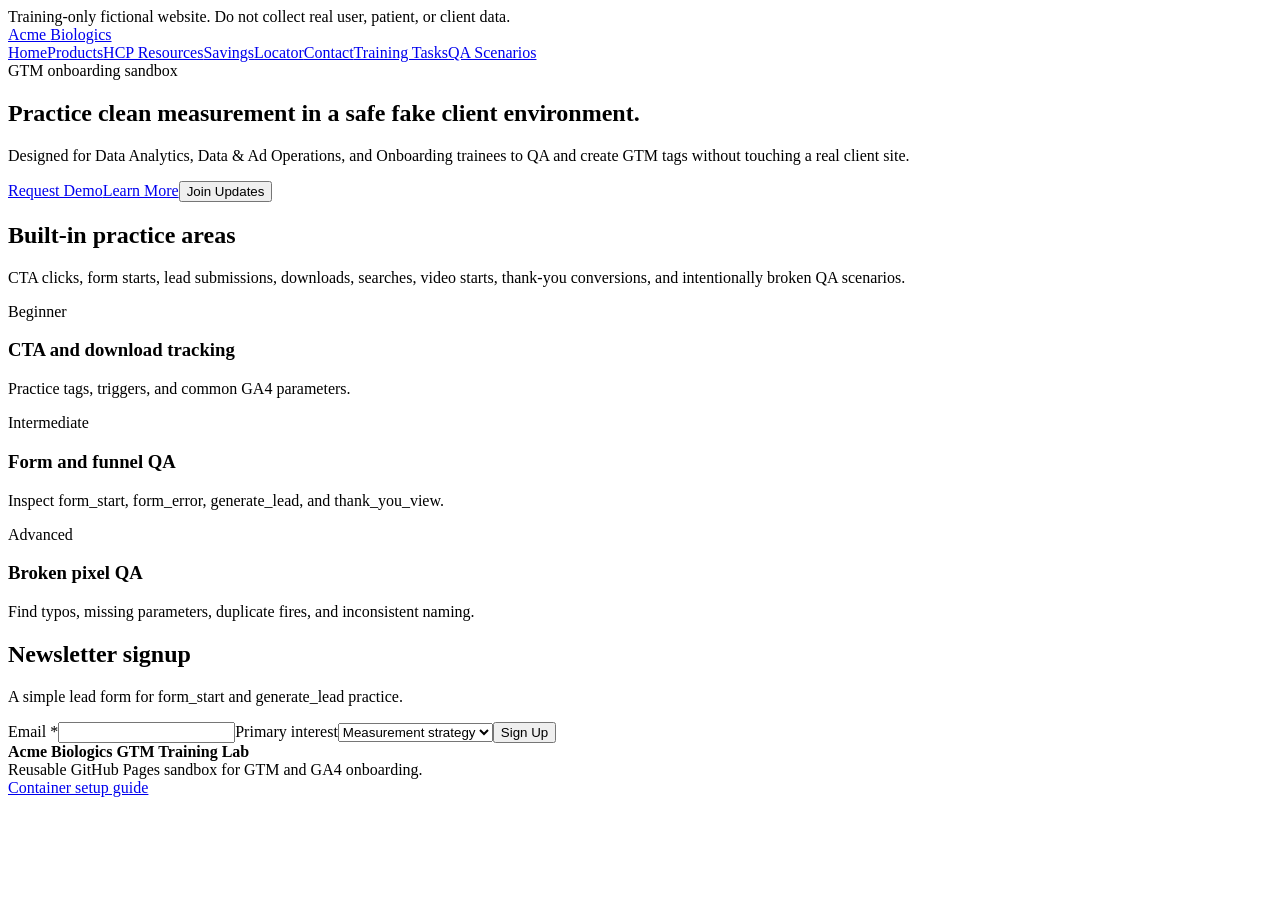
==== index.html @ 5a3799ff "Add files via upload" ====
<!doctype html><html lang="en"><head><meta charset="utf-8"><meta name="viewport" content="width=device-width,initial-scale=1"><title>Home | Acme Biologics GTM Training Lab</title><link rel="stylesheet" href="assets/css/styles.css"><script src="assets/js/config.js"></script></head><body data-page="home"><div class="top">Training-only fictional website. Do not collect real user, patient, or client data.</div><header class="header"><nav class="nav"><a class="brand" href="index.html">Acme <span>Biologics</span></a><div class="links"><a class="active" href="index.html">Home</a><a class="" href="products.html">Products</a><a class="" href="hcp-resources.html">HCP Resources</a><a class="" href="savings.html">Savings</a><a class="" href="locator.html">Locator</a><a class="" href="contact.html">Contact</a><a class="" href="training-tasks.html">Training Tasks</a><a class="" href="qa-scenarios.html">QA Scenarios</a></div></nav></header><section class="hero" data-section="home_hero"><div class="inner"><div class="eyebrow">GTM onboarding sandbox</div><h1>Practice clean measurement in a safe fake client environment.</h1><p>Designed for Data Analytics, Data & Ad Operations, and Onboarding trainees to QA and create GTM tags without touching a real client site.</p><a class="btn primary" href="contact.html" id="request-demo-cta" data-track="cta" data-event="request_demo_click" data-section="home_hero" data-content-group="lead_gen">Request Demo</a><a class="btn secondary" href="products.html" id="learn-more-cta" data-track="cta" data-event="learn_more_click" data-section="home_hero">Learn More</a><button class="btn ghost" data-track="cta" data-event="newsletter_prompt_click" data-section="home_hero">Join Updates</button></div></section><main><section class="section"><h2>Built-in practice areas</h2><p class="lead">CTA clicks, form starts, lead submissions, downloads, searches, video starts, thank-you conversions, and intentionally broken QA scenarios.</p><div class="grid grid3"><div class="card"><span class="tag">Beginner</span><h3>CTA and download tracking</h3><p>Practice tags, triggers, and common GA4 parameters.</p></div><div class="card"><span class="tag">Intermediate</span><h3>Form and funnel QA</h3><p>Inspect form_start, form_error, generate_lead, and thank_you_view.</p></div><div class="card"><span class="tag">Advanced</span><h3>Broken pixel QA</h3><p>Find typos, missing parameters, duplicate fires, and inconsistent naming.</p></div></div></section><section class="section grid grid2"><div><h2>Newsletter signup</h2><p class="lead">A simple lead form for form_start and generate_lead practice.</p></div><form class="form" id="newsletter-form" data-form-name="newsletter_signup" data-success-event="generate_lead" data-lead-type="newsletter"><label>Email *</label><input name="email" type="email" required><label>Primary interest</label><select name="reason"><option>Measurement strategy</option><option>Clinical resources</option><option>Patient support</option></select><button class="btn primary" type="submit" data-track="form_submit_click" data-event="newsletter_submit_click" data-section="newsletter">Sign Up</button></form></section></main><footer class="footer"><div class="inner"><div><strong>Acme Biologics GTM Training Lab</strong><br>Reusable GitHub Pages sandbox for GTM and GA4 onboarding.</div><div><a href="docs/GTM_GA4_CONTAINER_BUILD_GUIDE.md">Container setup guide</a></div></div></footer><script src="assets/js/app.js"></script></body></html>
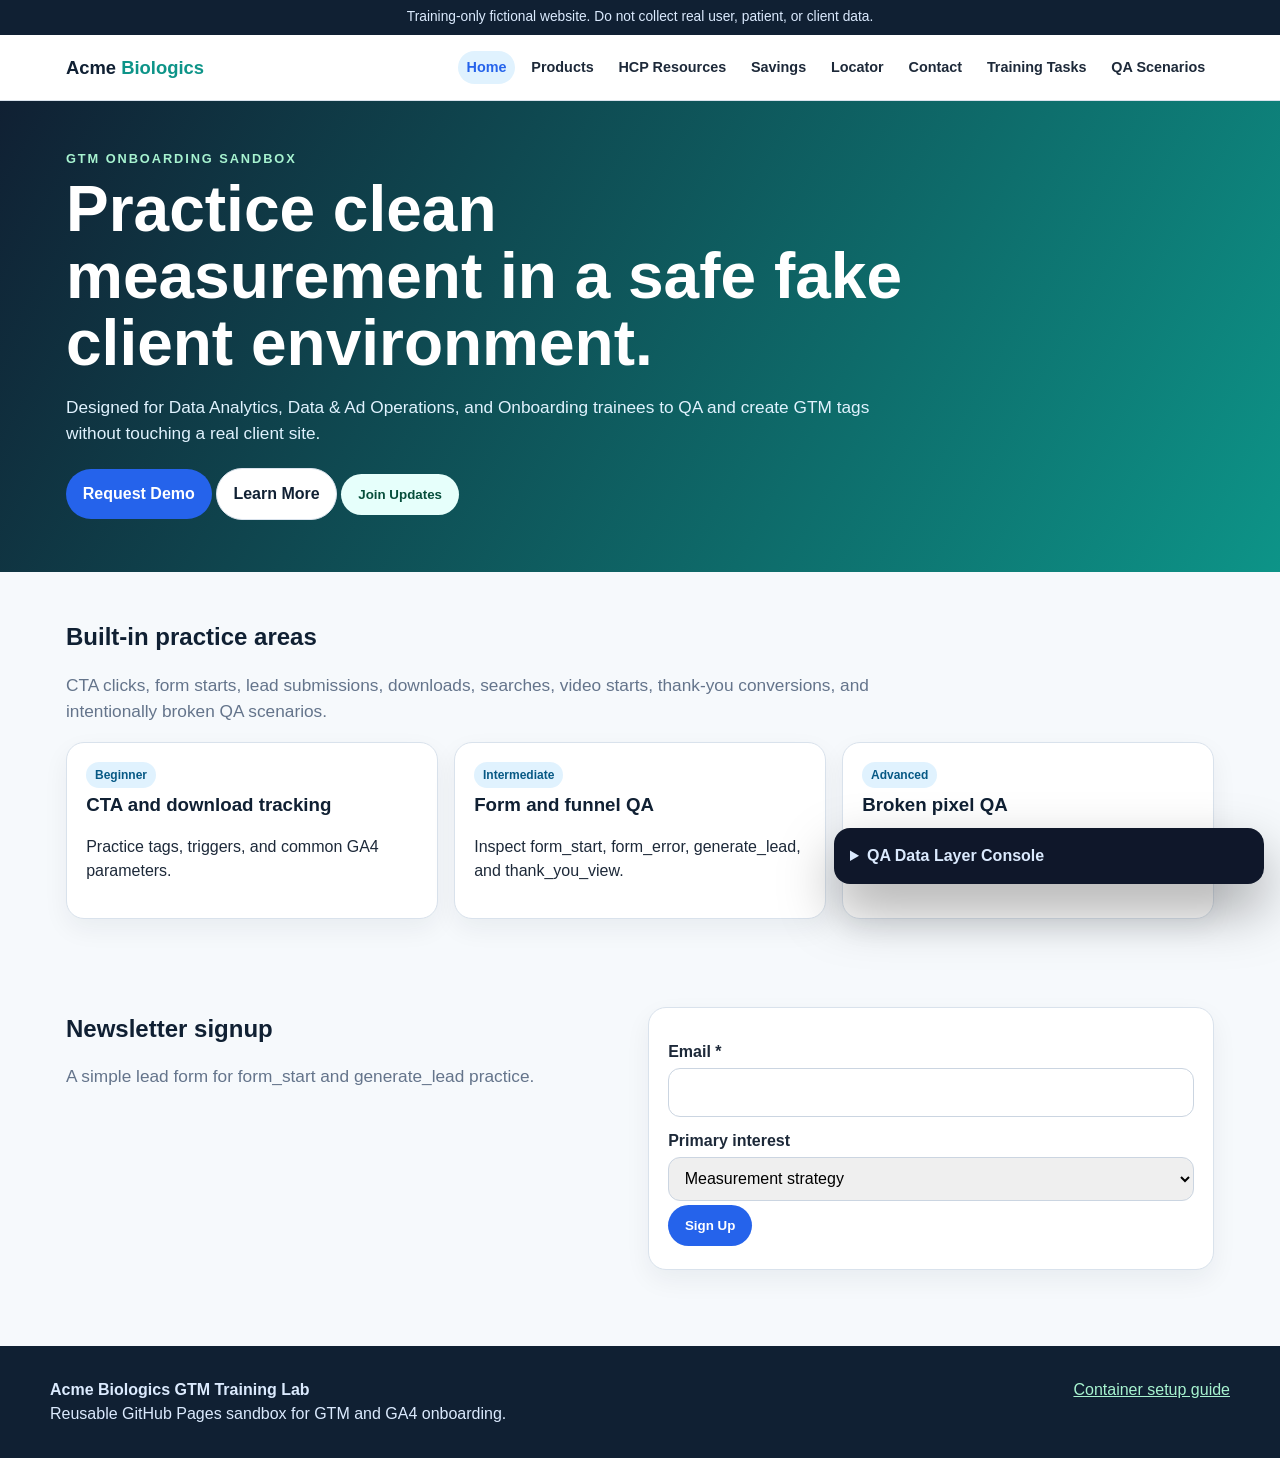
==== commit 143ce563: "Fix HTML structure and update asset paths" ====
--- a/index.html
+++ b/index.html
@@ -1 +1 @@
-<!doctype html><html lang="en"><head><meta charset="utf-8"><meta name="viewport" content="width=device-width,initial-scale=1"><title>Home | Acme Biologics GTM Training Lab</title><link rel="stylesheet" href="assets/css/styles.css"><script src="assets/js/config.js"></script></head><body data-page="home"><div class="top">Training-only fictional website. Do not collect real user, patient, or client data.</div><header class="header"><nav class="nav"><a class="brand" href="index.html">Acme <span>Biologics</span></a><div class="links"><a class="active" href="index.html">Home</a><a class="" href="products.html">Products</a><a class="" href="hcp-resources.html">HCP Resources</a><a class="" href="savings.html">Savings</a><a class="" href="locator.html">Locator</a><a class="" href="contact.html">Contact</a><a class="" href="training-tasks.html">Training Tasks</a><a class="" href="qa-scenarios.html">QA Scenarios</a></div></nav></header><section class="hero" data-section="home_hero"><div class="inner"><div class="eyebrow">GTM onboarding sandbox</div><h1>Practice clean measurement in a safe fake client environment.</h1><p>Designed for Data Analytics, Data & Ad Operations, and Onboarding trainees to QA and create GTM tags without touching a real client site.</p><a class="btn primary" href="contact.html" id="request-demo-cta" data-track="cta" data-event="request_demo_click" data-section="home_hero" data-content-group="lead_gen">Request Demo</a><a class="btn secondary" href="products.html" id="learn-more-cta" data-track="cta" data-event="learn_more_click" data-section="home_hero">Learn More</a><button class="btn ghost" data-track="cta" data-event="newsletter_prompt_click" data-section="home_hero">Join Updates</button></div></section><main><section class="section"><h2>Built-in practice areas</h2><p class="lead">CTA clicks, form starts, lead submissions, downloads, searches, video starts, thank-you conversions, and intentionally broken QA scenarios.</p><div class="grid grid3"><div class="card"><span class="tag">Beginner</span><h3>CTA and download tracking</h3><p>Practice tags, triggers, and common GA4 parameters.</p></div><div class="card"><span class="tag">Intermediate</span><h3>Form and funnel QA</h3><p>Inspect form_start, form_error, generate_lead, and thank_you_view.</p></div><div class="card"><span class="tag">Advanced</span><h3>Broken pixel QA</h3><p>Find typos, missing parameters, duplicate fires, and inconsistent naming.</p></div></div></section><section class="section grid grid2"><div><h2>Newsletter signup</h2><p class="lead">A simple lead form for form_start and generate_lead practice.</p></div><form class="form" id="newsletter-form" data-form-name="newsletter_signup" data-success-event="generate_lead" data-lead-type="newsletter"><label>Email *</label><input name="email" type="email" required><label>Primary interest</label><select name="reason"><option>Measurement strategy</option><option>Clinical resources</option><option>Patient support</option></select><button class="btn primary" type="submit" data-track="form_submit_click" data-event="newsletter_submit_click" data-section="newsletter">Sign Up</button></form></section></main><footer class="footer"><div class="inner"><div><strong>Acme Biologics GTM Training Lab</strong><br>Reusable GitHub Pages sandbox for GTM and GA4 onboarding.</div><div><a href="docs/GTM_GA4_CONTAINER_BUILD_GUIDE.md">Container setup guide</a></div></div></footer><script src="assets/js/app.js"></script></body></html>+<!doctype html><html lang="en"><head><meta charset="utf-8"><meta name="viewport" content="width=device-width,initial-scale=1"><title>Home | Acme Biologics GTM Training Lab</title><link rel="stylesheet" href="styles.css"><script src="config.js"></script></head><body data-page="home"><div class="top">Training-only fictional website. Do not collect real user, patient, or client data.</div><header class="header"><nav class="nav"><a class="brand" href="index.html">Acme <span>Biologics</span></a><div class="links"><a class="active" href="index.html">Home</a><a class="" href="products.html">Products</a><a class="" href="hcp-resources.html">HCP Resources</a><a class="" href="savings.html">Savings</a><a class="" href="locator.html">Locator</a><a class="" href="contact.html">Contact</a><a class="" href="training-tasks.html">Training Tasks</a><a class="" href="qa-scenarios.html">QA Scenarios</a></div></nav></header><section class="hero" data-section="home_hero"><div class="inner"><div class="eyebrow">GTM onboarding sandbox</div><h1>Practice clean measurement in a safe fake client environment.</h1><p>Designed for Data Analytics, Data & Ad Operations, and Onboarding trainees to QA and create GTM tags without touching a real client site.</p><a class="btn primary" href="contact.html" id="request-demo-cta" data-track="cta" data-event="request_demo_click" data-section="home_hero" data-content-group="lead_gen">Request Demo</a><a class="btn secondary" href="products.html" id="learn-more-cta" data-track="cta" data-event="learn_more_click" data-section="home_hero">Learn More</a><button class="btn ghost" data-track="cta" data-event="newsletter_prompt_click" data-section="home_hero">Join Updates</button></div></section><main><section class="section"><h2>Built-in practice areas</h2><p class="lead">CTA clicks, form starts, lead submissions, downloads, searches, video starts, thank-you conversions, and intentionally broken QA scenarios.</p><div class="grid grid3"><div class="card"><span class="tag">Beginner</span><h3>CTA and download tracking</h3><p>Practice tags, triggers, and common GA4 parameters.</p></div><div class="card"><span class="tag">Intermediate</span><h3>Form and funnel QA</h3><p>Inspect form_start, form_error, generate_lead, and thank_you_view.</p></div><div class="card"><span class="tag">Advanced</span><h3>Broken pixel QA</h3><p>Find typos, missing parameters, duplicate fires, and inconsistent naming.</p></div></div></section><section class="section grid grid2"><div><h2>Newsletter signup</h2><p class="lead">A simple lead form for form_start and generate_lead practice.</p></div><form class="form" id="newsletter-form" data-form-name="newsletter_signup" data-success-event="generate_lead" data-lead-type="newsletter"><label>Email *</label><input name="email" type="email" required><label>Primary interest</label><select name="reason"><option>Measurement strategy</option><option>Clinical resources</option><option>Patient support</option></select><button class="btn primary" type="submit" data-track="form_submit_click" data-event="newsletter_submit_click" data-section="newsletter">Sign Up</button></form></section></main><footer class="footer"><div class="inner"><div><strong>Acme Biologics GTM Training Lab</strong><br>Reusable GitHub Pages sandbox for GTM and GA4 onboarding.</div><div><a href="docs/GTM_GA4_CONTAINER_BUILD_GUIDE.md">Container setup guide</a></div></div></footer><script src="app.js"></script></body></html>
--- a/styles.css
+++ b/styles.css
@@ -0,0 +1,2 @@
+
+:root{--navy:#102033;--ink:#1d2939;--muted:#667085;--blue:#2563eb;--teal:#0d9488;--green:#16a34a;--amber:#d97706;--red:#dc2626;--bg:#f6f9fc;--line:#d9e2ec;--white:#fff}*{box-sizing:border-box}body{margin:0;font-family:Inter,Segoe UI,Arial,sans-serif;color:var(--ink);background:var(--bg);line-height:1.5}.top{background:var(--navy);color:#dbeafe;text-align:center;padding:.45rem;font-size:.86rem}.header{background:rgba(255,255,255,.94);border-bottom:1px solid var(--line);position:sticky;top:0;z-index:10}.nav{max-width:1180px;margin:auto;padding:1rem;display:flex;justify-content:space-between;align-items:center;gap:1rem}.brand{font-weight:900;color:var(--navy);text-decoration:none;font-size:1.15rem}.brand span{color:var(--teal)}.links{display:flex;gap:.45rem;flex-wrap:wrap}.links a{text-decoration:none;color:var(--ink);font-weight:700;border-radius:999px;padding:.35rem .55rem;font-size:.9rem}.links a:hover,.links a.active{background:#e0f2fe;color:var(--blue)}.hero{min-height:420px;background:linear-gradient(120deg,#102033,#0d9488);color:#fff;display:flex;align-items:center}.inner{max-width:1180px;margin:auto;padding:3rem 1rem;width:100%}.eyebrow{text-transform:uppercase;letter-spacing:.15em;font-weight:900;color:#a7f3d0;font-size:.8rem}.hero h1{font-size:clamp(2.2rem,5vw,4.4rem);line-height:1.05;margin:.5rem 0 1rem;max-width:850px}.hero p,.lead{font-size:1.08rem;color:#64748b;max-width:860px}.hero p{color:#e0f2fe}.section{max-width:1180px;margin:auto;padding:2.75rem 1rem}.section h1,.section h2{color:var(--navy);margin:.2rem 0 .8rem}.grid{display:grid;gap:1rem}.grid2{grid-template-columns:repeat(2,minmax(0,1fr))}.grid3{grid-template-columns:repeat(3,minmax(0,1fr))}.card,.form,.resource{background:#fff;border:1px solid var(--line);border-radius:18px;box-shadow:0 10px 26px rgba(16,32,51,.06);padding:1.2rem}.card h3{margin:.2rem 0;color:var(--navy)}.btn{border:0;border-radius:999px;padding:.82rem 1.05rem;font-weight:900;text-decoration:none;display:inline-flex;align-items:center;gap:.35rem;cursor:pointer;margin:.25rem .25rem .25rem 0}.primary{background:var(--blue);color:#fff}.secondary{background:#fff;color:var(--navy);border:1px solid var(--line)}.ghost{background:#e6fffb;color:#064e3b}.alert{background:#fef3c7;color:#78350f}.danger{background:#fee2e2;color:#7f1d1d}.tag{display:inline-block;padding:.25rem .55rem;border-radius:999px;background:#e0f2fe;color:#075985;font-size:.75rem;font-weight:900}.resource{display:flex;justify-content:space-between;gap:1rem;align-items:center;margin:.75rem 0}.resource small{color:var(--muted)}label{font-weight:800;display:block;margin:.75rem 0 .25rem}input,select,textarea{width:100%;border:1px solid #cbd5e1;border-radius:12px;padding:.72rem;font:inherit}textarea{min-height:110px}.notice{border-left:5px solid var(--teal);background:#ecfeff;border-radius:12px;padding:1rem}.warn{border-left-color:var(--amber);background:#fff7ed}.err{border-left-color:var(--red);background:#fef2f2}.ok{border-left-color:var(--green);background:#f0fdf4}.table{width:100%;border-collapse:collapse;background:#fff;border-radius:16px;overflow:hidden}.table th,.table td{padding:.8rem;border-bottom:1px solid var(--line);text-align:left;vertical-align:top}.table th{background:var(--navy);color:#fff}.footer{background:var(--navy);color:#dbeafe;padding:2rem 1rem;margin-top:2rem}.footer .inner{display:flex;justify-content:space-between;flex-wrap:wrap;padding:0}.footer a{color:#a7f3d0}.qa-panel{position:fixed;right:1rem;bottom:1rem;width:min(430px,calc(100vw - 2rem));background:#0f172a;color:#dbeafe;border-radius:16px;box-shadow:0 25px 55px rgba(0,0,0,.35);z-index:50}.qa-panel summary{padding:1rem;cursor:pointer;font-weight:900}.qa-panel pre{white-space:pre-wrap;max-height:260px;overflow:auto;padding:1rem;margin:0;font-size:.78rem}@media(max-width:850px){.grid2,.grid3{grid-template-columns:1fr}.nav{align-items:flex-start;flex-direction:column}.resource{align-items:flex-start;flex-direction:column}.qa-panel{position:static;margin:1rem;width:auto}}
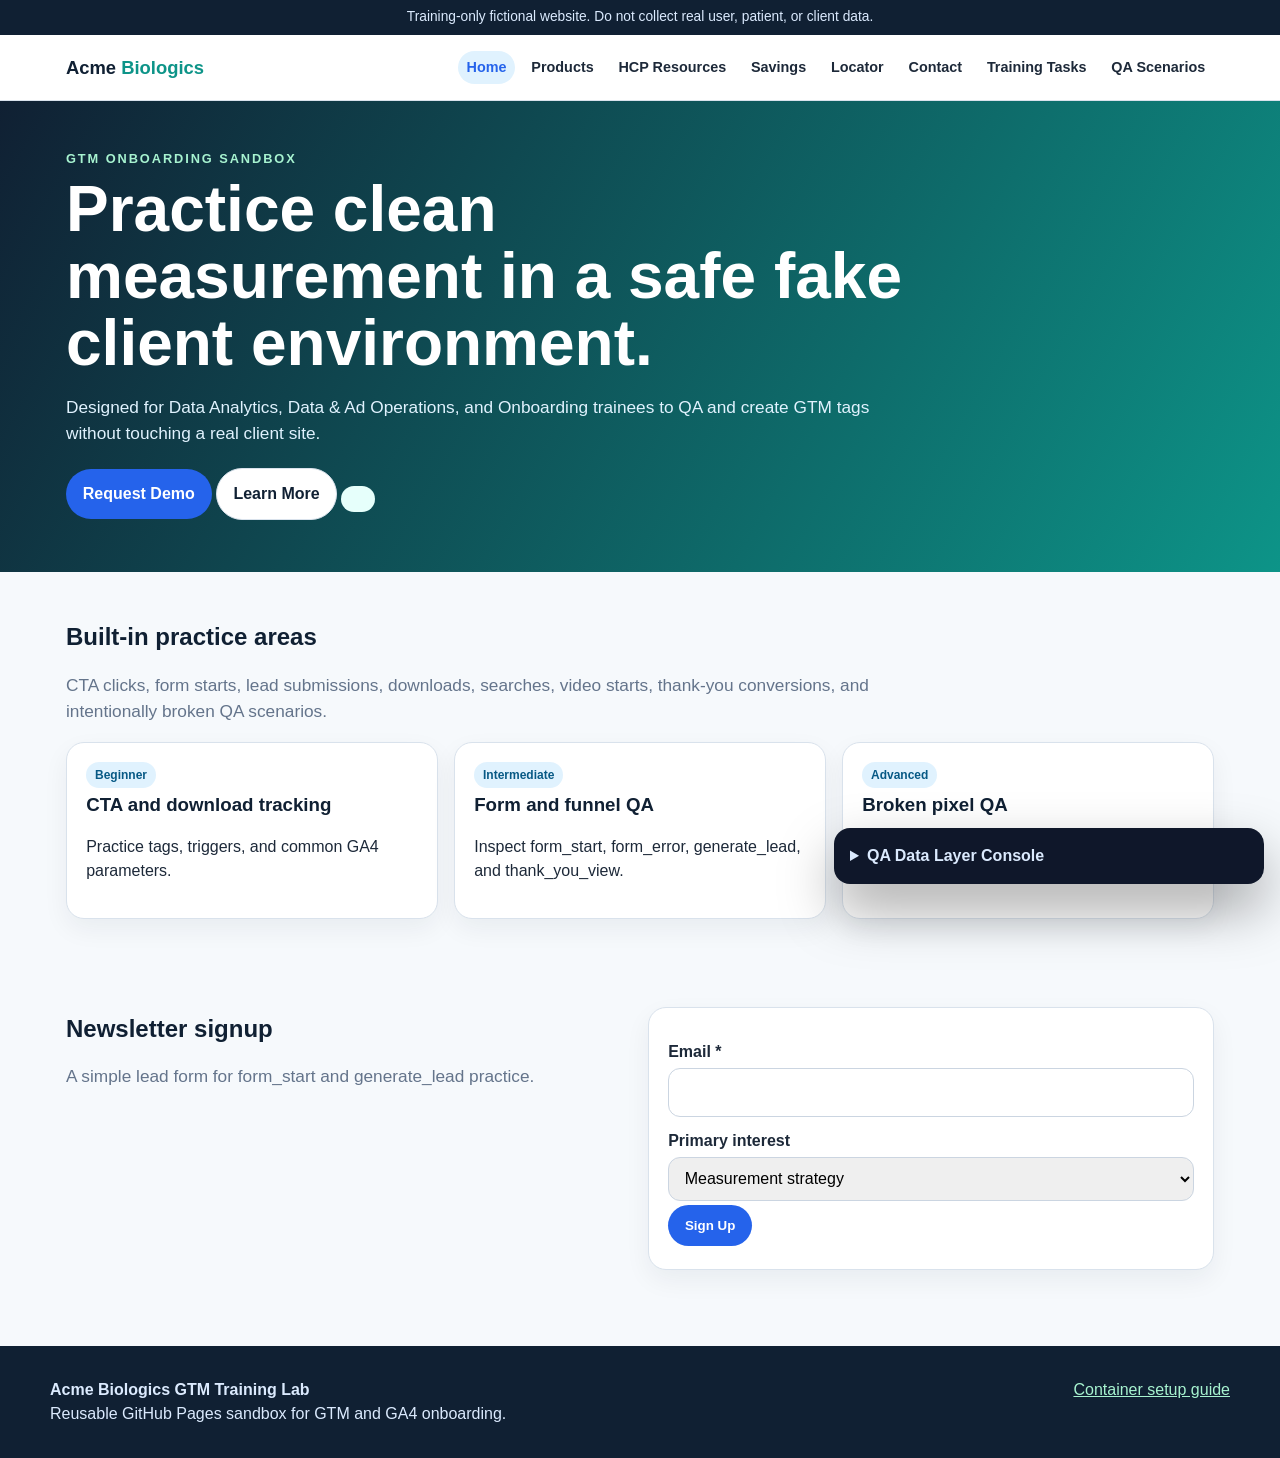
==== commit f58238e4: "Fix HTML encoding issues in index.html" ====
--- a/index.html
+++ b/index.html
@@ -1 +1 @@
-<!doctype html><html lang="en"><head><meta charset="utf-8"><meta name="viewport" content="width=device-width,initial-scale=1"><title>Home | Acme Biologics GTM Training Lab</title><link rel="stylesheet" href="styles.css"><script src="config.js"></script></head><body data-page="home"><div class="top">Training-only fictional website. Do not collect real user, patient, or client data.</div><header class="header"><nav class="nav"><a class="brand" href="index.html">Acme <span>Biologics</span></a><div class="links"><a class="active" href="index.html">Home</a><a class="" href="products.html">Products</a><a class="" href="hcp-resources.html">HCP Resources</a><a class="" href="savings.html">Savings</a><a class="" href="locator.html">Locator</a><a class="" href="contact.html">Contact</a><a class="" href="training-tasks.html">Training Tasks</a><a class="" href="qa-scenarios.html">QA Scenarios</a></div></nav></header><section class="hero" data-section="home_hero"><div class="inner"><div class="eyebrow">GTM onboarding sandbox</div><h1>Practice clean measurement in a safe fake client environment.</h1><p>Designed for Data Analytics, Data & Ad Operations, and Onboarding trainees to QA and create GTM tags without touching a real client site.</p><a class="btn primary" href="contact.html" id="request-demo-cta" data-track="cta" data-event="request_demo_click" data-section="home_hero" data-content-group="lead_gen">Request Demo</a><a class="btn secondary" href="products.html" id="learn-more-cta" data-track="cta" data-event="learn_more_click" data-section="home_hero">Learn More</a><button class="btn ghost" data-track="cta" data-event="newsletter_prompt_click" data-section="home_hero">Join Updates</button></div></section><main><section class="section"><h2>Built-in practice areas</h2><p class="lead">CTA clicks, form starts, lead submissions, downloads, searches, video starts, thank-you conversions, and intentionally broken QA scenarios.</p><div class="grid grid3"><div class="card"><span class="tag">Beginner</span><h3>CTA and download tracking</h3><p>Practice tags, triggers, and common GA4 parameters.</p></div><div class="card"><span class="tag">Intermediate</span><h3>Form and funnel QA</h3><p>Inspect form_start, form_error, generate_lead, and thank_you_view.</p></div><div class="card"><span class="tag">Advanced</span><h3>Broken pixel QA</h3><p>Find typos, missing parameters, duplicate fires, and inconsistent naming.</p></div></div></section><section class="section grid grid2"><div><h2>Newsletter signup</h2><p class="lead">A simple lead form for form_start and generate_lead practice.</p></div><form class="form" id="newsletter-form" data-form-name="newsletter_signup" data-success-event="generate_lead" data-lead-type="newsletter"><label>Email *</label><input name="email" type="email" required><label>Primary interest</label><select name="reason"><option>Measurement strategy</option><option>Clinical resources</option><option>Patient support</option></select><button class="btn primary" type="submit" data-track="form_submit_click" data-event="newsletter_submit_click" data-section="newsletter">Sign Up</button></form></section></main><footer class="footer"><div class="inner"><div><strong>Acme Biologics GTM Training Lab</strong><br>Reusable GitHub Pages sandbox for GTM and GA4 onboarding.</div><div><a href="docs/GTM_GA4_CONTAINER_BUILD_GUIDE.md">Container setup guide</a></div></div></footer><script src="app.js"></script></body></html>
+<!doctype html><html lang="en"><head><meta charset="utf-8"><meta name="viewport" content="width=device-width,initial-scale=1"><title>Home | Acme Biologics GTM Training Lab</title><link rel="stylesheet" href="styles.css"><script src="config.js"></script></head><body data-page="home"><div class="top">Training-only fictional website. Do not collect real user, patient, or client data.</div><header class="header"><nav class="nav"><a class="brand" href="index.html">Acme <span>Biologics</span></a><div class="links"><a class="active" href="index.html">Home</a><a class="" href="products.html">Products</a><a class="" href="hcp-resources.html">HCP Resources</a><a class="" href="savings.html">Savings</a><a class="" href="locator.html">Locator</a><a class="" href="contact.html">Contact</a><a class="" href="training-tasks.html">Training Tasks</a><a class="" href="qa-scenarios.html">QA Scenarios</a></div></nav></header><section class="hero" data-section="home_hero"><div class="inner"><div class="eyebrow">GTM onboarding sandbox</div><h1>Practice clean measurement in a safe fake client environment.</h1><p>Designed for Data Analytics, Data & Ad Operations, and Onboarding trainees to QA and create GTM tags without touching a real client site.</p><a class="btn primary" href="contact.html" id="request-demo-cta" data-track="cta" data-event="request_demo_click" data-section="home_hero" data-content-group="lead_gen">Request Demo</a><a class="btn secondary" href="products.html" id="learn-more-cta" data-track="cta" data-event="learn_more_click" data-section="home_hero">Learn More</a><button class="btn ghost" data-track="cta" data-event="newsletter_prompt_click" data-section="home_hero"></div></section><main><section class="section"><h2>Built-in practice areas</h2><p class="lead">CTA clicks, form starts, lead submissions, downloads, searches, video starts, thank-you conversions, and intentionally broken QA scenarios.</p><div class="grid grid3"><div class="card"><span class="tag">Beginner</span><h3>CTA and download tracking</h3><p>Practice tags, triggers, and common GA4 parameters.</p></div><div class="card"><span class="tag">Intermediate</span><h3>Form and funnel QA</h3><p>Inspect form_start, form_error, generate_lead, and thank_you_view.</p></div><div class="card"><span class="tag">Advanced</span><h3>Broken pixel QA</h3><p>Find typos, missing parameters, duplicate fires, and inconsistent naming.</p></div></div></section><section class="section grid grid2"><div><h2>Newsletter signup</h2><p class="lead">A simple lead form for form_start and generate_lead practice.</p></div><form class="form" id="newsletter-form" data-form-name="newsletter_signup" data-success-event="generate_lead" data-lead-type="newsletter"><label>Email *</label><input name="email" type="email" required><label>Primary interest</label><select name="reason"><option>Measurement strategy</option><option>Clinical resources</option><option>Patient support</option></select><button class="btn primary" type="submit" data-track="form_submit_click" data-event="newsletter_submit_click" data-section="newsletter">Sign Up</button></form></section></main><footer class="footer"><div class="inner"><div><strong>Acme Biologics GTM Training Lab</strong><br>Reusable GitHub Pages sandbox for GTM and GA4 onboarding.</div><div><a href="docs/GTM_GA4_CONTAINER_BUILD_GUIDE.md">Container setup guide</a></div></div></footer><script src="app.js"></script></body></html>
--- a/styles.css
+++ b/styles.css
@@ -1,2 +1,41 @@
 
 :root{--navy:#102033;--ink:#1d2939;--muted:#667085;--blue:#2563eb;--teal:#0d9488;--green:#16a34a;--amber:#d97706;--red:#dc2626;--bg:#f6f9fc;--line:#d9e2ec;--white:#fff}*{box-sizing:border-box}body{margin:0;font-family:Inter,Segoe UI,Arial,sans-serif;color:var(--ink);background:var(--bg);line-height:1.5}.top{background:var(--navy);color:#dbeafe;text-align:center;padding:.45rem;font-size:.86rem}.header{background:rgba(255,255,255,.94);border-bottom:1px solid var(--line);position:sticky;top:0;z-index:10}.nav{max-width:1180px;margin:auto;padding:1rem;display:flex;justify-content:space-between;align-items:center;gap:1rem}.brand{font-weight:900;color:var(--navy);text-decoration:none;font-size:1.15rem}.brand span{color:var(--teal)}.links{display:flex;gap:.45rem;flex-wrap:wrap}.links a{text-decoration:none;color:var(--ink);font-weight:700;border-radius:999px;padding:.35rem .55rem;font-size:.9rem}.links a:hover,.links a.active{background:#e0f2fe;color:var(--blue)}.hero{min-height:420px;background:linear-gradient(120deg,#102033,#0d9488);color:#fff;display:flex;align-items:center}.inner{max-width:1180px;margin:auto;padding:3rem 1rem;width:100%}.eyebrow{text-transform:uppercase;letter-spacing:.15em;font-weight:900;color:#a7f3d0;font-size:.8rem}.hero h1{font-size:clamp(2.2rem,5vw,4.4rem);line-height:1.05;margin:.5rem 0 1rem;max-width:850px}.hero p,.lead{font-size:1.08rem;color:#64748b;max-width:860px}.hero p{color:#e0f2fe}.section{max-width:1180px;margin:auto;padding:2.75rem 1rem}.section h1,.section h2{color:var(--navy);margin:.2rem 0 .8rem}.grid{display:grid;gap:1rem}.grid2{grid-template-columns:repeat(2,minmax(0,1fr))}.grid3{grid-template-columns:repeat(3,minmax(0,1fr))}.card,.form,.resource{background:#fff;border:1px solid var(--line);border-radius:18px;box-shadow:0 10px 26px rgba(16,32,51,.06);padding:1.2rem}.card h3{margin:.2rem 0;color:var(--navy)}.btn{border:0;border-radius:999px;padding:.82rem 1.05rem;font-weight:900;text-decoration:none;display:inline-flex;align-items:center;gap:.35rem;cursor:pointer;margin:.25rem .25rem .25rem 0}.primary{background:var(--blue);color:#fff}.secondary{background:#fff;color:var(--navy);border:1px solid var(--line)}.ghost{background:#e6fffb;color:#064e3b}.alert{background:#fef3c7;color:#78350f}.danger{background:#fee2e2;color:#7f1d1d}.tag{display:inline-block;padding:.25rem .55rem;border-radius:999px;background:#e0f2fe;color:#075985;font-size:.75rem;font-weight:900}.resource{display:flex;justify-content:space-between;gap:1rem;align-items:center;margin:.75rem 0}.resource small{color:var(--muted)}label{font-weight:800;display:block;margin:.75rem 0 .25rem}input,select,textarea{width:100%;border:1px solid #cbd5e1;border-radius:12px;padding:.72rem;font:inherit}textarea{min-height:110px}.notice{border-left:5px solid var(--teal);background:#ecfeff;border-radius:12px;padding:1rem}.warn{border-left-color:var(--amber);background:#fff7ed}.err{border-left-color:var(--red);background:#fef2f2}.ok{border-left-color:var(--green);background:#f0fdf4}.table{width:100%;border-collapse:collapse;background:#fff;border-radius:16px;overflow:hidden}.table th,.table td{padding:.8rem;border-bottom:1px solid var(--line);text-align:left;vertical-align:top}.table th{background:var(--navy);color:#fff}.footer{background:var(--navy);color:#dbeafe;padding:2rem 1rem;margin-top:2rem}.footer .inner{display:flex;justify-content:space-between;flex-wrap:wrap;padding:0}.footer a{color:#a7f3d0}.qa-panel{position:fixed;right:1rem;bottom:1rem;width:min(430px,calc(100vw - 2rem));background:#0f172a;color:#dbeafe;border-radius:16px;box-shadow:0 25px 55px rgba(0,0,0,.35);z-index:50}.qa-panel summary{padding:1rem;cursor:pointer;font-weight:900}.qa-panel pre{white-space:pre-wrap;max-height:260px;overflow:auto;padding:1rem;margin:0;font-size:.78rem}@media(max-width:850px){.grid2,.grid3{grid-template-columns:1fr}.nav{align-items:flex-start;flex-direction:column}.resource{align-items:flex-start;flex-direction:column}.qa-panel{position:static;margin:1rem;width:auto}}
+
+/* Success button states */
+
+.btn{
+    transition:all .2s ease;
+}
+
+.btn:hover{
+    transform:translateY(-1px);
+}
+
+.btn:active{
+    transform:scale(.97);
+}
+
+.btn.success{
+    background:#16a34a !important;
+    color:#fff !important;
+    border-color:#16a34a !important;
+}
+
+.btn:disabled{
+    opacity:1;
+    cursor:default;
+}
+
+/* Savings page status message */
+
+#savings-status{
+    transition:all .2s ease;
+}
+.success {
+    background:#16a34a !important;
+    color:#ffffff !important;
+    border-color:#16a34a !important;
+}
+html{
+    scroll-behavior:smooth;
+}
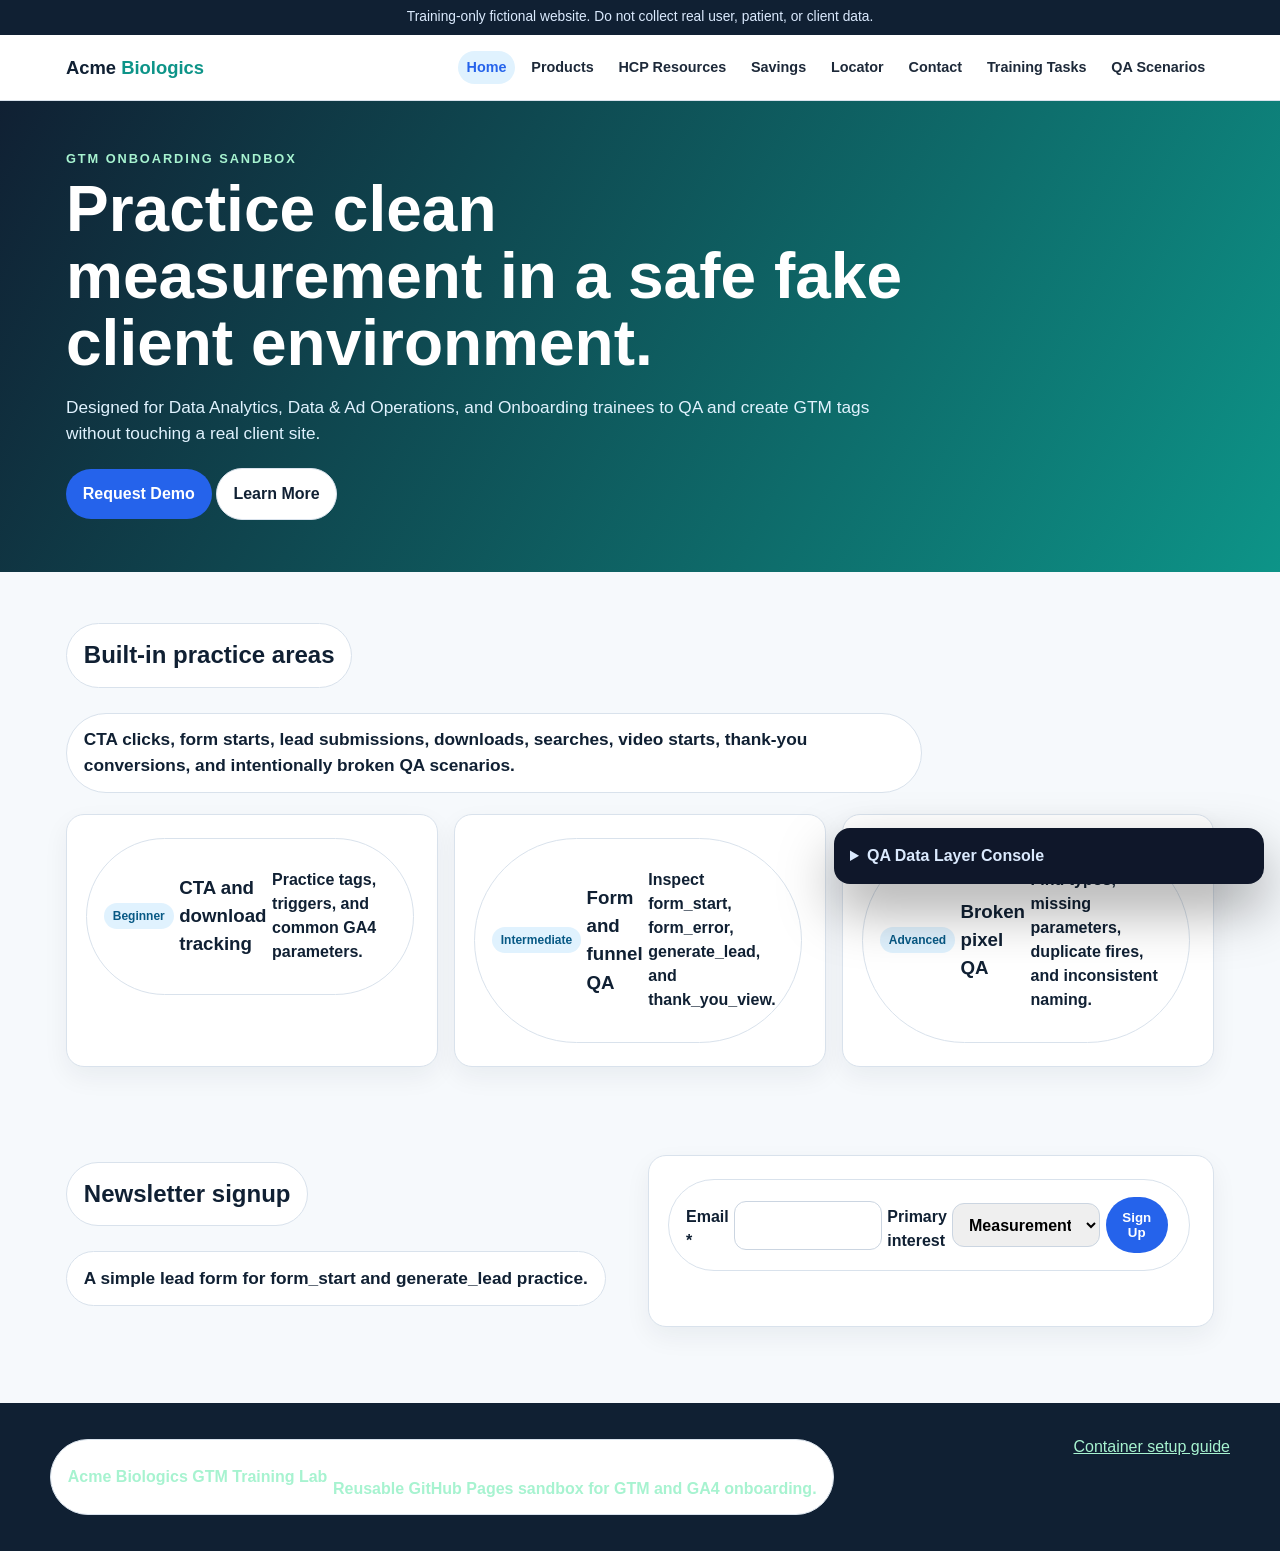
==== commit acefa9d1: "Update index.html" ====
--- a/index.html
+++ b/index.html
@@ -1 +1 @@
-<!doctype html><html lang="en"><head><meta charset="utf-8"><meta name="viewport" content="width=device-width,initial-scale=1"><title>Home | Acme Biologics GTM Training Lab</title><link rel="stylesheet" href="styles.css"><script src="config.js"></script></head><body data-page="home"><div class="top">Training-only fictional website. Do not collect real user, patient, or client data.</div><header class="header"><nav class="nav"><a class="brand" href="index.html">Acme <span>Biologics</span></a><div class="links"><a class="active" href="index.html">Home</a><a class="" href="products.html">Products</a><a class="" href="hcp-resources.html">HCP Resources</a><a class="" href="savings.html">Savings</a><a class="" href="locator.html">Locator</a><a class="" href="contact.html">Contact</a><a class="" href="training-tasks.html">Training Tasks</a><a class="" href="qa-scenarios.html">QA Scenarios</a></div></nav></header><section class="hero" data-section="home_hero"><div class="inner"><div class="eyebrow">GTM onboarding sandbox</div><h1>Practice clean measurement in a safe fake client environment.</h1><p>Designed for Data Analytics, Data & Ad Operations, and Onboarding trainees to QA and create GTM tags without touching a real client site.</p><a class="btn primary" href="contact.html" id="request-demo-cta" data-track="cta" data-event="request_demo_click" data-section="home_hero" data-content-group="lead_gen">Request Demo</a><a class="btn secondary" href="products.html" id="learn-more-cta" data-track="cta" data-event="learn_more_click" data-section="home_hero">Learn More</a><button class="btn ghost" data-track="cta" data-event="newsletter_prompt_click" data-section="home_hero"></div></section><main><section class="section"><h2>Built-in practice areas</h2><p class="lead">CTA clicks, form starts, lead submissions, downloads, searches, video starts, thank-you conversions, and intentionally broken QA scenarios.</p><div class="grid grid3"><div class="card"><span class="tag">Beginner</span><h3>CTA and download tracking</h3><p>Practice tags, triggers, and common GA4 parameters.</p></div><div class="card"><span class="tag">Intermediate</span><h3>Form and funnel QA</h3><p>Inspect form_start, form_error, generate_lead, and thank_you_view.</p></div><div class="card"><span class="tag">Advanced</span><h3>Broken pixel QA</h3><p>Find typos, missing parameters, duplicate fires, and inconsistent naming.</p></div></div></section><section class="section grid grid2"><div><h2>Newsletter signup</h2><p class="lead">A simple lead form for form_start and generate_lead practice.</p></div><form class="form" id="newsletter-form" data-form-name="newsletter_signup" data-success-event="generate_lead" data-lead-type="newsletter"><label>Email *</label><input name="email" type="email" required><label>Primary interest</label><select name="reason"><option>Measurement strategy</option><option>Clinical resources</option><option>Patient support</option></select><button class="btn primary" type="submit" data-track="form_submit_click" data-event="newsletter_submit_click" data-section="newsletter">Sign Up</button></form></section></main><footer class="footer"><div class="inner"><div><strong>Acme Biologics GTM Training Lab</strong><br>Reusable GitHub Pages sandbox for GTM and GA4 onboarding.</div><div><a href="docs/GTM_GA4_CONTAINER_BUILD_GUIDE.md">Container setup guide</a></div></div></footer><script src="app.js"></script></body></html>
+<!doctype html><html lang="en"><head><meta charset="utf-8"><meta name="viewport" content="width=device-width,initial-scale=1"><title>Home | Acme Biologics GTM Training Lab</title><link rel="stylesheet" href="styles.css"><script src="config.js"></script></head><body data-page="home"><div class="top">Training-only fictional website. Do not collect real user, patient, or client data.</div><header class="header"><nav class="nav"><a class="brand" href="index.html">Acme <span>Biologics</span></a><div class="links"><a class="active" href="index.html">Home</a><a class="" href="products.html">Products</a><a class="" href="hcp-resources.html">HCP Resources</a><a class="" href="savings.html">Savings</a><a class="" href="locator.html">Locator</a><a class="" href="contact.html">Contact</a><a class="" href="training-tasks.html">Training Tasks</a><a class="" href="qa-scenarios.html">QA Scenarios</a></div></nav></header><section class="hero" data-section="home_hero"><div class="inner"><div class="eyebrow">GTM onboarding sandbox</div><h1>Practice clean measurement in a safe fake client environment.</h1><p>Designed for Data Analytics, Data & Ad Operations, and Onboarding trainees to QA and create GTM tags without touching a real client site.</p><a class="btn primary" href="contact.html" id="request-demo-cta" data-track="cta" data-event="request_demo_click" data-section="home_hero" data-content-group="lead_gen">Request Demo</a><a class="btn secondary" href="products.html" id="learn-more-cta" data-track="cta" data-event="learn_more_click" data-section="home_hero">Learn More</div></section><main><section class="section"><h2>Built-in practice areas</h2><p class="lead">CTA clicks, form starts, lead submissions, downloads, searches, video starts, thank-you conversions, and intentionally broken QA scenarios.</p><div class="grid grid3"><div class="card"><span class="tag">Beginner</span><h3>CTA and download tracking</h3><p>Practice tags, triggers, and common GA4 parameters.</p></div><div class="card"><span class="tag">Intermediate</span><h3>Form and funnel QA</h3><p>Inspect form_start, form_error, generate_lead, and thank_you_view.</p></div><div class="card"><span class="tag">Advanced</span><h3>Broken pixel QA</h3><p>Find typos, missing parameters, duplicate fires, and inconsistent naming.</p></div></div></section><section class="section grid grid2"><div><h2>Newsletter signup</h2><p class="lead">A simple lead form for form_start and generate_lead practice.</p></div><form class="form" id="newsletter-form" data-form-name="newsletter_signup" data-success-event="generate_lead" data-lead-type="newsletter"><label>Email *</label><input name="email" type="email" required><label>Primary interest</label><select name="reason"><option>Measurement strategy</option><option>Clinical resources</option><option>Patient support</option></select><button class="btn primary" type="submit" data-track="form_submit_click" data-event="newsletter_submit_click" data-section="newsletter">Sign Up</button></form></section></main><footer class="footer"><div class="inner"><div><strong>Acme Biologics GTM Training Lab</strong><br>Reusable GitHub Pages sandbox for GTM and GA4 onboarding.</div><div><a href="docs/GTM_GA4_CONTAINER_BUILD_GUIDE.md">Container setup guide</a></div></div></footer><script src="app.js"></script></body></html>
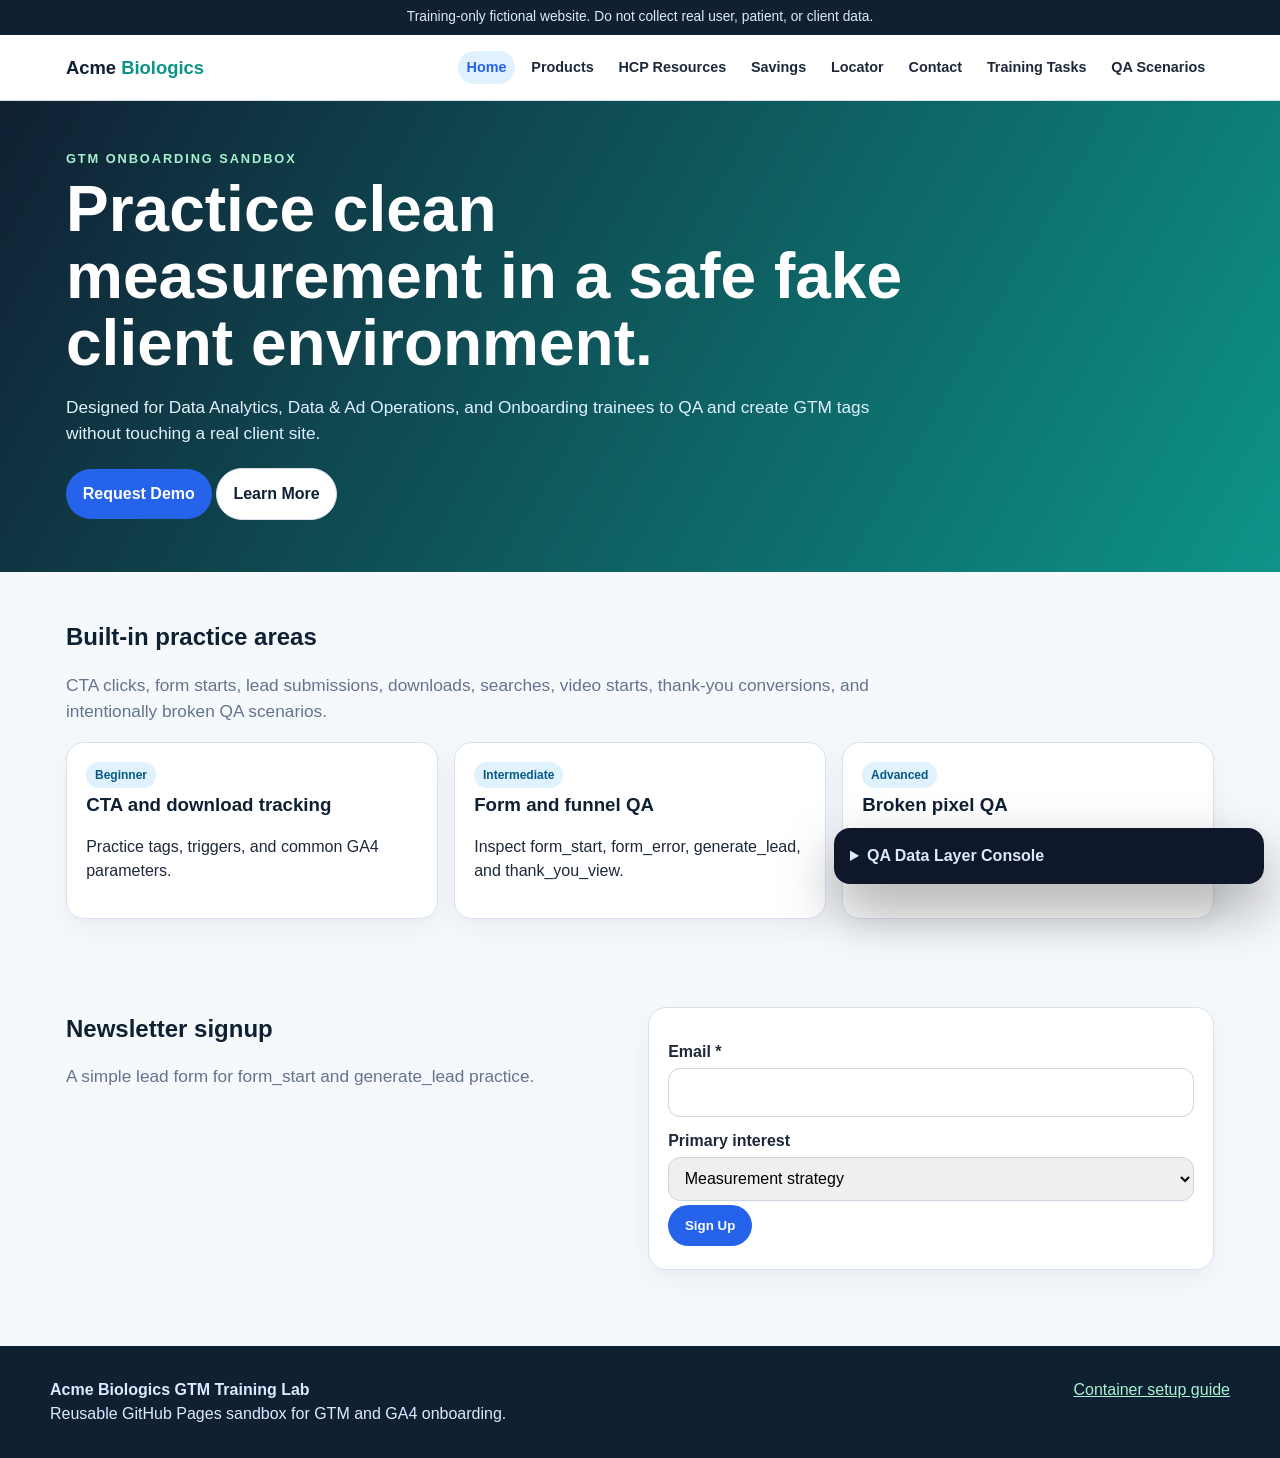
==== commit cf56d708: "Fix HTML encoding issues in index.html" ====
--- a/index.html
+++ b/index.html
@@ -1 +1 @@
-<!doctype html><html lang="en"><head><meta charset="utf-8"><meta name="viewport" content="width=device-width,initial-scale=1"><title>Home | Acme Biologics GTM Training Lab</title><link rel="stylesheet" href="styles.css"><script src="config.js"></script></head><body data-page="home"><div class="top">Training-only fictional website. Do not collect real user, patient, or client data.</div><header class="header"><nav class="nav"><a class="brand" href="index.html">Acme <span>Biologics</span></a><div class="links"><a class="active" href="index.html">Home</a><a class="" href="products.html">Products</a><a class="" href="hcp-resources.html">HCP Resources</a><a class="" href="savings.html">Savings</a><a class="" href="locator.html">Locator</a><a class="" href="contact.html">Contact</a><a class="" href="training-tasks.html">Training Tasks</a><a class="" href="qa-scenarios.html">QA Scenarios</a></div></nav></header><section class="hero" data-section="home_hero"><div class="inner"><div class="eyebrow">GTM onboarding sandbox</div><h1>Practice clean measurement in a safe fake client environment.</h1><p>Designed for Data Analytics, Data & Ad Operations, and Onboarding trainees to QA and create GTM tags without touching a real client site.</p><a class="btn primary" href="contact.html" id="request-demo-cta" data-track="cta" data-event="request_demo_click" data-section="home_hero" data-content-group="lead_gen">Request Demo</a><a class="btn secondary" href="products.html" id="learn-more-cta" data-track="cta" data-event="learn_more_click" data-section="home_hero">Learn More</div></section><main><section class="section"><h2>Built-in practice areas</h2><p class="lead">CTA clicks, form starts, lead submissions, downloads, searches, video starts, thank-you conversions, and intentionally broken QA scenarios.</p><div class="grid grid3"><div class="card"><span class="tag">Beginner</span><h3>CTA and download tracking</h3><p>Practice tags, triggers, and common GA4 parameters.</p></div><div class="card"><span class="tag">Intermediate</span><h3>Form and funnel QA</h3><p>Inspect form_start, form_error, generate_lead, and thank_you_view.</p></div><div class="card"><span class="tag">Advanced</span><h3>Broken pixel QA</h3><p>Find typos, missing parameters, duplicate fires, and inconsistent naming.</p></div></div></section><section class="section grid grid2"><div><h2>Newsletter signup</h2><p class="lead">A simple lead form for form_start and generate_lead practice.</p></div><form class="form" id="newsletter-form" data-form-name="newsletter_signup" data-success-event="generate_lead" data-lead-type="newsletter"><label>Email *</label><input name="email" type="email" required><label>Primary interest</label><select name="reason"><option>Measurement strategy</option><option>Clinical resources</option><option>Patient support</option></select><button class="btn primary" type="submit" data-track="form_submit_click" data-event="newsletter_submit_click" data-section="newsletter">Sign Up</button></form></section></main><footer class="footer"><div class="inner"><div><strong>Acme Biologics GTM Training Lab</strong><br>Reusable GitHub Pages sandbox for GTM and GA4 onboarding.</div><div><a href="docs/GTM_GA4_CONTAINER_BUILD_GUIDE.md">Container setup guide</a></div></div></footer><script src="app.js"></script></body></html>
+<!doctype html><html lang="en"><head><meta charset="utf-8"><meta name="viewport" content="width=device-width,initial-scale=1"><title>Home | Acme Biologics GTM Training Lab</title><link rel="stylesheet" href="styles.css"><script src="config.js"></script></head><body data-page="home"><div class="top">Training-only fictional website. Do not collect real user, patient, or client data.</div><header class="header"><nav class="nav"><a class="brand" href="index.html">Acme <span>Biologics</span></a><div class="links"><a class="active" href="index.html">Home</a><a class="" href="products.html">Products</a><a class="" href="hcp-resources.html">HCP Resources</a><a class="" href="savings.html">Savings</a><a class="" href="locator.html">Locator</a><a class="" href="contact.html">Contact</a><a class="" href="training-tasks.html">Training Tasks</a><a class="" href="qa-scenarios.html">QA Scenarios</a></div></nav></header><section class="hero" data-section="home_hero"><div class="inner"><div class="eyebrow">GTM onboarding sandbox</div><h1>Practice clean measurement in a safe fake client environment.</h1><p>Designed for Data Analytics, Data & Ad Operations, and Onboarding trainees to QA and create GTM tags without touching a real client site.</p><a class="btn primary" href="contact.html" id="request-demo-cta" data-track="cta" data-event="request_demo_click" data-section="home_hero" data-content-group="lead_gen">Request Demo</a><a class="btn secondary" href="products.html" id="learn-more-cta" data-track="cta" data-event="learn_more_click" data-section="home_hero">Learn More</a></div></section><main><section class="section"><h2>Built-in practice areas</h2><p class="lead">CTA clicks, form starts, lead submissions, downloads, searches, video starts, thank-you conversions, and intentionally broken QA scenarios.</p><div class="grid grid3"><div class="card"><span class="tag">Beginner</span><h3>CTA and download tracking</h3><p>Practice tags, triggers, and common GA4 parameters.</p></div><div class="card"><span class="tag">Intermediate</span><h3>Form and funnel QA</h3><p>Inspect form_start, form_error, generate_lead, and thank_you_view.</p></div><div class="card"><span class="tag">Advanced</span><h3>Broken pixel QA</h3><p>Find typos, missing parameters, duplicate fires, and inconsistent naming.</p></div></div></section><section class="section grid grid2"><div><h2>Newsletter signup</h2><p class="lead">A simple lead form for form_start and generate_lead practice.</p></div><form class="form" id="newsletter-form" data-form-name="newsletter_signup" data-success-event="generate_lead" data-lead-type="newsletter"><label>Email *</label><input name="email" type="email" required><label>Primary interest</label><select name="reason"><option>Measurement strategy</option><option>Clinical resources</option><option>Patient support</option></select><button class="btn primary" type="submit" data-track="form_submit_click" data-event="newsletter_submit_click" data-section="newsletter">Sign Up</button></form></section></main><footer class="footer"><div class="inner"><div><strong>Acme Biologics GTM Training Lab</strong><br>Reusable GitHub Pages sandbox for GTM and GA4 onboarding.</div><div><a href="docs/GTM_GA4_CONTAINER_BUILD_GUIDE.md">Container setup guide</a></div></div></footer><script src="app.js"></script></body></html>
